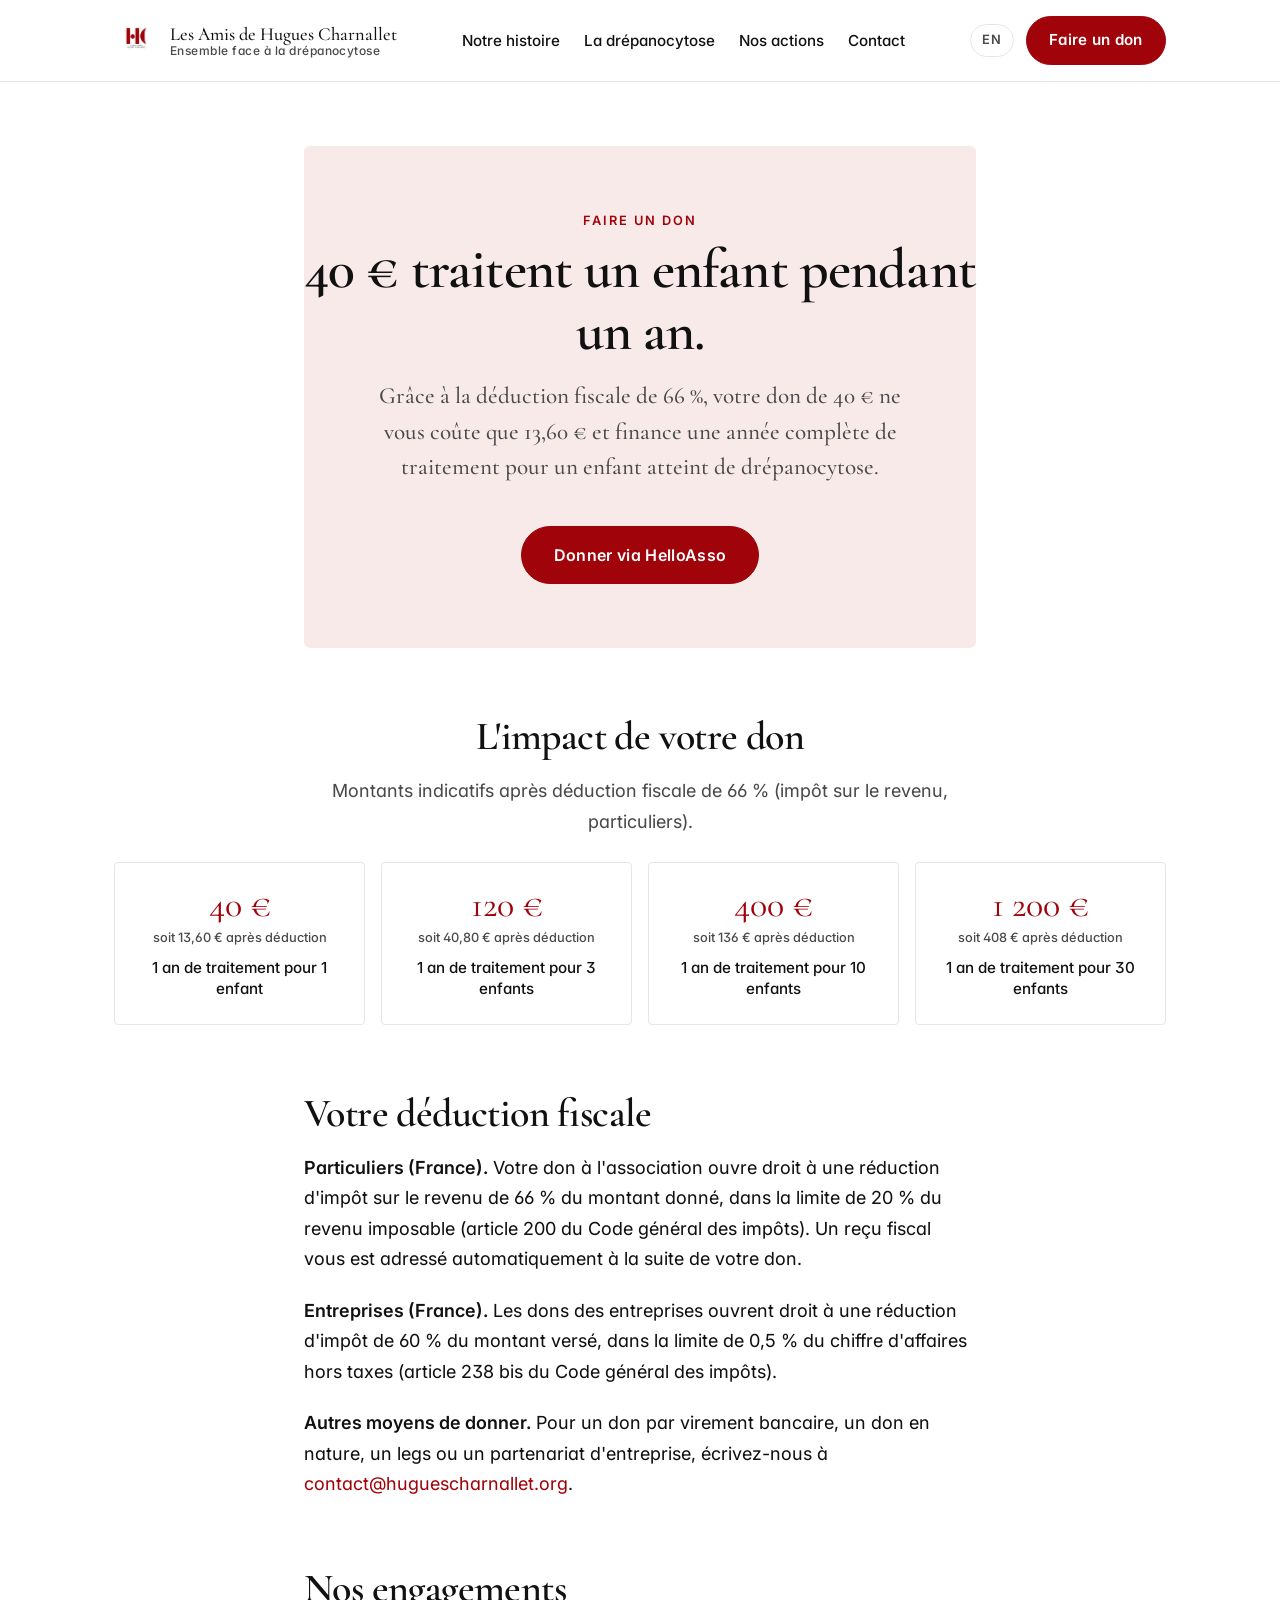
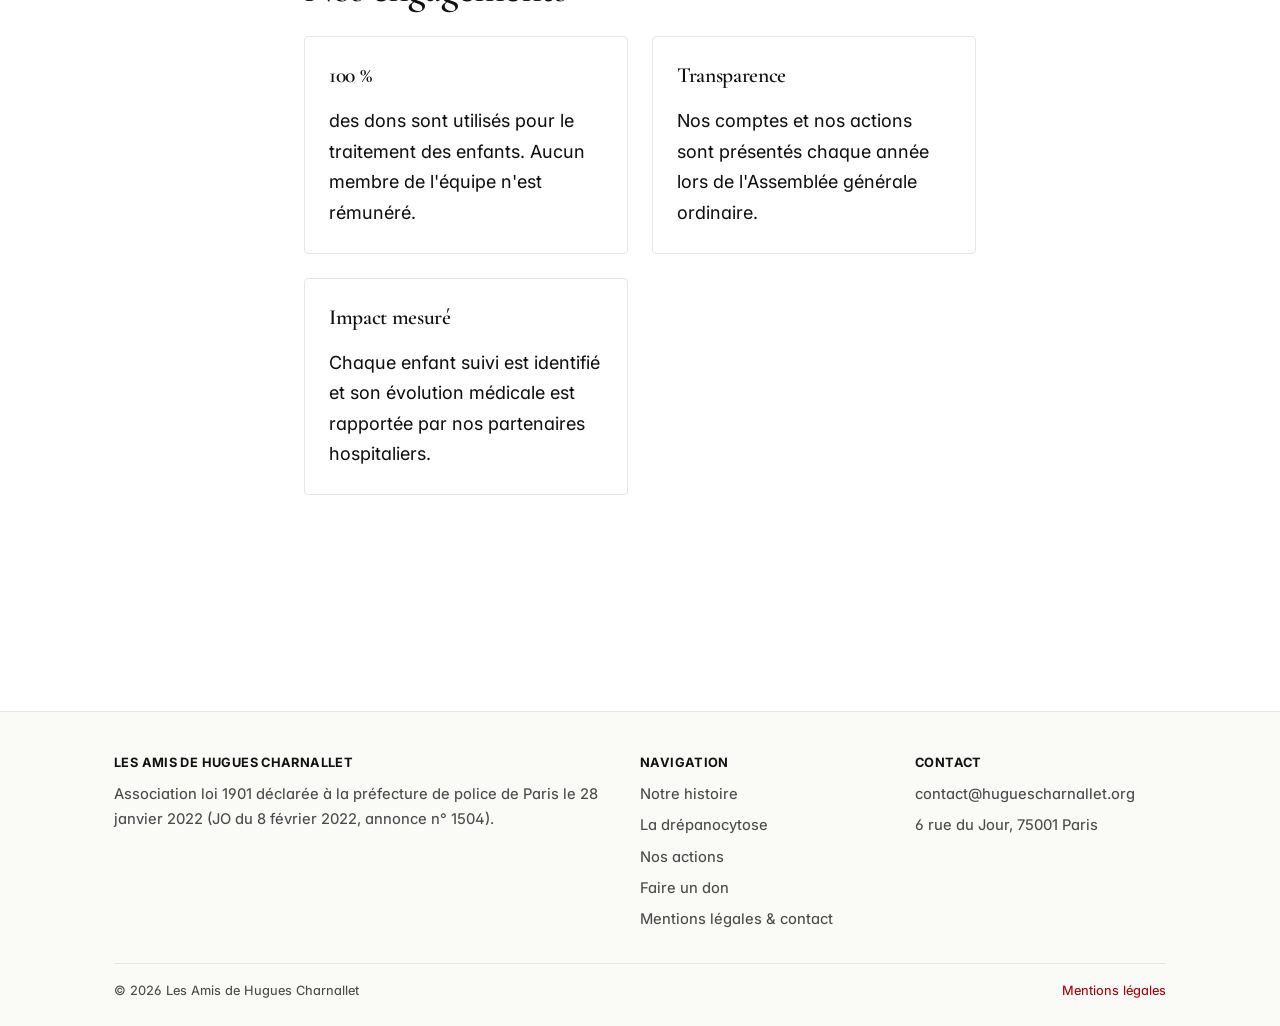
==== faire-un-don.html @ 98dbc6a5 "Site huguescharnallet.org" ====
<!doctype html>
<html lang="fr"
      data-title-fr="Faire un don — Les Amis de Hugues Charnallet"
      data-title-en="Donate — Friends of Hugues Charnallet">
<head>
  <meta charset="utf-8">
  <meta name="viewport" content="width=device-width, initial-scale=1">
  <title>Faire un don — Les Amis de Hugues Charnallet</title>
  <meta name="description" content="Faites un don pour financer le traitement d'enfants atteints de drépanocytose. 40 € par an suffisent à traiter un enfant, soit 13,60 € après déduction fiscale de 66 %.">
  <link rel="icon" type="image/jpeg" href="assets/images/logo.jpg">
  <link rel="preconnect" href="https://fonts.googleapis.com">
  <link rel="preconnect" href="https://fonts.gstatic.com" crossorigin>
  <link rel="stylesheet" href="https://fonts.googleapis.com/css2?family=Cormorant+Garamond:ital,wght@0,500;0,600;0,700;1,500&family=Inter:wght@400..700&display=swap">
  <link rel="stylesheet" href="assets/css/style.css">
</head>
<body>

<header class="site-header">
  <nav class="nav" aria-label="Navigation principale">
    <a class="brand" href="index.html">
      <img src="assets/images/logo.jpg" alt="" aria-hidden="true">
      <span class="brand-text">
        <span class="brand-name">Les Amis de Hugues Charnallet</span>
        <span class="brand-tagline">
          <span data-lang="fr">Ensemble face à la drépanocytose</span>
          <span data-lang="en">Together against sickle cell disease</span>
        </span>
      </span>
    </a>
    <button class="nav-toggle" aria-label="Menu" aria-expanded="false">
      <svg viewBox="0 0 24 24" fill="none" stroke="currentColor" stroke-width="2" stroke-linecap="round"><line x1="4" y1="7" x2="20" y2="7"/><line x1="4" y1="12" x2="20" y2="12"/><line x1="4" y1="17" x2="20" y2="17"/></svg>
    </button>
    <ul class="nav-links">
      <li><a href="notre-histoire.html"><span data-lang="fr">Notre histoire</span><span data-lang="en">Our story</span></a></li>
      <li><a href="la-drepanocytose.html"><span data-lang="fr">La drépanocytose</span><span data-lang="en">Sickle cell disease</span></a></li>
      <li><a href="nos-actions.html"><span data-lang="fr">Nos actions</span><span data-lang="en">Our work</span></a></li>
      <li><a href="mentions-legales.html"><span data-lang="fr">Contact</span><span data-lang="en">Contact</span></a></li>
    </ul>
    <div class="nav-right">
      <button class="lang-toggle" type="button" aria-label="Switch to English">EN</button>
      <a class="cta-btn" href="faire-un-don.html"><span data-lang="fr">Faire un don</span><span data-lang="en">Donate</span></a>
    </div>
  </nav>
</header>

<main>
  <section class="container container--narrow">
    <div class="donate-hero">
      <span class="eyebrow">
        <span data-lang="fr">Faire un don</span><span data-lang="en">Donate</span>
      </span>
      <h1 style="margin-top: var(--space-1);">
        <span data-lang="fr">40&nbsp;€ traitent un enfant pendant un an.</span>
        <span data-lang="en">40&nbsp;€ treats one child for a whole year.</span>
      </h1>
      <p class="lead muted" style="max-width: 560px; margin: var(--space-2) auto var(--space-4);">
        <span data-lang="fr">Grâce à la déduction fiscale de 66&nbsp;%, votre don de 40&nbsp;€ ne vous coûte que 13,60&nbsp;€ et finance une année complète de traitement pour un enfant atteint de drépanocytose.</span>
        <span data-lang="en">Thanks to the 66&nbsp;% French tax deduction, your 40&nbsp;€ gift only costs you 13.60&nbsp;€ and fully funds a year of treatment for a child with sickle cell disease.</span>
      </p>
      <a class="cta-btn cta-btn--large" href="https://www.helloasso.com/associations/les-amis-de-hugues-charnallet/formulaires/2" target="_blank" rel="noopener">
        <span data-lang="fr">Donner via HelloAsso</span>
        <span data-lang="en">Donate through HelloAsso</span>
      </a>
    </div>
  </section>

  <section class="container">
    <h2 class="center">
      <span data-lang="fr">L'impact de votre don</span>
      <span data-lang="en">Your impact</span>
    </h2>
    <p class="center muted" style="max-width: 640px; margin: 0 auto var(--space-3);">
      <span data-lang="fr">Montants indicatifs après déduction fiscale de 66&nbsp;% (impôt sur le revenu, particuliers).</span>
      <span data-lang="en">Indicative amounts after the 66&nbsp;% French income-tax deduction for individuals.</span>
    </p>
    <div class="donate-amounts">
      <div class="donate-amount">
        <div class="amount">40&nbsp;€</div>
        <div class="net">
          <span data-lang="fr">soit 13,60&nbsp;€ après déduction</span>
          <span data-lang="en">13.60&nbsp;€ after deduction</span>
        </div>
        <div class="impact">
          <span data-lang="fr">1 an de traitement pour 1 enfant</span>
          <span data-lang="en">1 year of treatment for 1 child</span>
        </div>
      </div>
      <div class="donate-amount">
        <div class="amount">120&nbsp;€</div>
        <div class="net">
          <span data-lang="fr">soit 40,80&nbsp;€ après déduction</span>
          <span data-lang="en">40.80&nbsp;€ after deduction</span>
        </div>
        <div class="impact">
          <span data-lang="fr">1 an de traitement pour 3 enfants</span>
          <span data-lang="en">1 year of treatment for 3 children</span>
        </div>
      </div>
      <div class="donate-amount">
        <div class="amount">400&nbsp;€</div>
        <div class="net">
          <span data-lang="fr">soit 136&nbsp;€ après déduction</span>
          <span data-lang="en">136&nbsp;€ after deduction</span>
        </div>
        <div class="impact">
          <span data-lang="fr">1 an de traitement pour 10 enfants</span>
          <span data-lang="en">1 year of treatment for 10 children</span>
        </div>
      </div>
      <div class="donate-amount">
        <div class="amount">1 200&nbsp;€</div>
        <div class="net">
          <span data-lang="fr">soit 408&nbsp;€ après déduction</span>
          <span data-lang="en">408&nbsp;€ after deduction</span>
        </div>
        <div class="impact">
          <span data-lang="fr">1 an de traitement pour 30 enfants</span>
          <span data-lang="en">1 year of treatment for 30 children</span>
        </div>
      </div>
    </div>
  </section>

  <section class="container container--narrow">
    <h2>
      <span data-lang="fr">Votre déduction fiscale</span>
      <span data-lang="en">Tax deduction</span>
    </h2>
    <div data-lang="fr">
      <p><strong>Particuliers (France).</strong> Votre don à l'association ouvre droit à une réduction d'impôt sur le revenu de 66&nbsp;% du montant donné, dans la limite de 20&nbsp;% du revenu imposable (article 200 du Code général des impôts). Un reçu fiscal vous est adressé automatiquement à la suite de votre don.</p>
      <p><strong>Entreprises (France).</strong> Les dons des entreprises ouvrent droit à une réduction d'impôt de 60&nbsp;% du montant versé, dans la limite de 0,5&nbsp;% du chiffre d'affaires hors taxes (article 238 bis du Code général des impôts).</p>
      <p><strong>Autres moyens de donner.</strong> Pour un don par virement bancaire, un don en nature, un legs ou un partenariat d'entreprise, écrivez-nous à <a href="mailto:contact@huguescharnallet.org">contact@huguescharnallet.org</a>.</p>
    </div>
    <div data-lang="en">
      <p><strong>Individuals (France).</strong> Your donation entitles you to a 66&nbsp;% income-tax reduction, up to 20&nbsp;% of taxable income (article 200, French General Tax Code). A tax receipt is sent to you automatically after your donation.</p>
      <p><strong>Companies (France).</strong> Corporate donations entitle the donor to a 60&nbsp;% tax reduction, up to 0.5&nbsp;% of revenue excluding tax (article 238 bis, French General Tax Code).</p>
      <p><strong>Other ways to give.</strong> For a bank transfer, an in-kind gift, a legacy or a corporate partnership, write to <a href="mailto:contact@huguescharnallet.org">contact@huguescharnallet.org</a>.</p>
    </div>
  </section>

  <section class="container container--narrow">
    <h2>
      <span data-lang="fr">Nos engagements</span>
      <span data-lang="en">Our commitments</span>
    </h2>
    <div class="cards">
      <article class="card">
        <h3>100&nbsp;%</h3>
        <p>
          <span data-lang="fr">des dons sont utilisés pour le traitement des enfants. Aucun membre de l'équipe n'est rémunéré.</span>
          <span data-lang="en">of donations go to treating the children. No one on the team is paid.</span>
        </p>
      </article>
      <article class="card">
        <h3>
          <span data-lang="fr">Transparence</span>
          <span data-lang="en">Transparency</span>
        </h3>
        <p>
          <span data-lang="fr">Nos comptes et nos actions sont présentés chaque année lors de l'Assemblée générale ordinaire.</span>
          <span data-lang="en">Our accounts and activities are presented each year at the Annual General Meeting.</span>
        </p>
      </article>
      <article class="card">
        <h3>
          <span data-lang="fr">Impact mesuré</span>
          <span data-lang="en">Measured impact</span>
        </h3>
        <p>
          <span data-lang="fr">Chaque enfant suivi est identifié et son évolution médicale est rapportée par nos partenaires hospitaliers.</span>
          <span data-lang="en">Each child is individually tracked and their medical progress is reported by our hospital partners.</span>
        </p>
      </article>
    </div>
  </section>
</main>

<footer class="site-footer">
  <div class="container">
    <div class="footer-grid">
      <div>
        <h4>Les Amis de Hugues Charnallet</h4>
        <p class="muted">
          <span data-lang="fr">Association loi 1901 déclarée à la préfecture de police de Paris le 28 janvier 2022 (JO du 8 février 2022, annonce n° 1504).</span>
          <span data-lang="en">Non-profit association under the French law of 1901, registered at the Paris Prefecture on 28 January 2022 (JO of 8 February 2022, notice n° 1504).</span>
        </p>
      </div>
      <div>
        <h4><span data-lang="fr">Navigation</span><span data-lang="en">Navigation</span></h4>
        <ul>
          <li><a href="notre-histoire.html"><span data-lang="fr">Notre histoire</span><span data-lang="en">Our story</span></a></li>
          <li><a href="la-drepanocytose.html"><span data-lang="fr">La drépanocytose</span><span data-lang="en">Sickle cell disease</span></a></li>
          <li><a href="nos-actions.html"><span data-lang="fr">Nos actions</span><span data-lang="en">Our work</span></a></li>
          <li><a href="faire-un-don.html"><span data-lang="fr">Faire un don</span><span data-lang="en">Donate</span></a></li>
          <li><a href="mentions-legales.html"><span data-lang="fr">Mentions légales &amp; contact</span><span data-lang="en">Legal &amp; contact</span></a></li>
        </ul>
      </div>
      <div>
        <h4>Contact</h4>
        <ul>
          <li><a href="mailto:contact@huguescharnallet.org">contact@huguescharnallet.org</a></li>
          <li class="muted">6 rue du Jour, 75001 Paris</li>
        </ul>
      </div>
    </div>
    <div class="footer-bottom">
      <span>© <span data-year>2026</span> Les Amis de Hugues Charnallet</span>
      <span><a href="mentions-legales.html"><span data-lang="fr">Mentions légales</span><span data-lang="en">Legal notice</span></a></span>
    </div>
  </div>
</footer>

<script src="assets/js/main.js"></script>
</body>
</html>
---- assets/css/style.css ----
/* =========================================================
   Association Les Amis de Hugues Charnallet
   Minimal, elegant stylesheet
   Brand red sampled from logo: #A0030A
   ========================================================= */

:root {
  --red: #A0030A;
  --red-dark: #7a0208;
  --red-soft: #f9eaea;
  --ink: #111111;
  --ink-muted: #4a4a4a;
  --line: #e6e6e6;
  --bg: #ffffff;
  --bg-soft: #fafaf7;
  --max: 1100px;
  --max-narrow: 720px;

  --serif: "Cormorant Garamond", "EB Garamond", Georgia, "Times New Roman", serif;
  --sans: "Inter", -apple-system, BlinkMacSystemFont, "Segoe UI", Helvetica, Arial, sans-serif;

  --space-1: 0.5rem;
  --space-2: 1rem;
  --space-3: 1.5rem;
  --space-4: 2.5rem;
  --space-5: 4rem;
  --space-6: 6rem;
}

/* --- Reset --- */
*, *::before, *::after { box-sizing: border-box; }
html { scroll-behavior: smooth; -webkit-text-size-adjust: 100%; }
body {
  margin: 0;
  font-family: var(--sans);
  font-size: 18px;
  font-weight: 420;
  line-height: 1.7;
  color: var(--ink);
  background: var(--bg);
  -webkit-font-smoothing: antialiased;
  -moz-osx-font-smoothing: grayscale;
  text-rendering: optimizeLegibility;
  font-feature-settings: "kern", "liga", "calt", "ss01", "cv11";
}
img { max-width: 100%; height: auto; display: block; }
a { color: var(--red); text-decoration: none; }
a:hover { text-decoration: underline; }
button { font: inherit; cursor: pointer; }

/* --- Typography --- */
h1, h2, h3, h4 {
  font-family: var(--serif);
  font-weight: 600;
  color: var(--ink);
  letter-spacing: -0.015em;
  margin: 0 0 var(--space-2);
}
h1 { font-size: clamp(2.25rem, 5vw, 3.5rem); line-height: 1.1; font-weight: 600; }
h2 { font-size: clamp(1.75rem, 3.5vw, 2.5rem); line-height: 1.2; margin-top: var(--space-5); font-weight: 600; }
h3 { font-size: 1.35rem; line-height: 1.35; margin-top: var(--space-3); font-weight: 600; }
h4 { font-size: 1.05rem; font-family: var(--sans); font-weight: 700; letter-spacing: 0.03em; text-transform: uppercase; color: var(--ink); }

p { margin: 0 0 1.15em; }
strong { font-weight: 600; color: var(--ink); }

.lead {
  font-family: var(--serif);
  font-size: 1.45rem;
  line-height: 1.55;
  font-weight: 500;
  color: var(--ink);
  margin-bottom: var(--space-3);
}
.eyebrow {
  font-size: 0.8rem;
  font-weight: 600;
  letter-spacing: 0.15em;
  text-transform: uppercase;
  color: var(--red);
  margin-bottom: var(--space-1);
  display: block;
}

/* --- Layout --- */
.container { max-width: var(--max); margin: 0 auto; padding: 0 var(--space-3); }
.container--narrow { max-width: var(--max-narrow); }
main { padding: var(--space-5) 0 var(--space-6); }
section + section { margin-top: var(--space-5); }

/* --- Header / Nav --- */
.site-header {
  position: sticky;
  top: 0;
  background: rgba(255, 255, 255, 0.96);
  backdrop-filter: saturate(180%) blur(10px);
  -webkit-backdrop-filter: saturate(180%) blur(10px);
  border-bottom: 1px solid var(--line);
  z-index: 50;
}
.nav {
  display: flex;
  align-items: center;
  justify-content: space-between;
  padding: var(--space-2) var(--space-3);
  max-width: var(--max);
  margin: 0 auto;
  gap: var(--space-3);
}
.brand {
  display: flex;
  align-items: center;
  gap: 0.75rem;
  color: var(--ink);
}
.brand:hover { text-decoration: none; }
.brand img { width: 44px; height: 44px; object-fit: contain; }
.brand-text { display: flex; flex-direction: column; line-height: 1.1; }
.brand-name {
  font-family: var(--serif);
  font-size: 1.15rem;
  font-weight: 500;
  color: var(--ink);
}
.brand-tagline {
  font-size: 0.75rem;
  font-weight: 500;
  color: var(--ink-muted);
  letter-spacing: 0.04em;
}

.nav-links {
  display: flex;
  gap: var(--space-3);
  align-items: center;
  list-style: none;
  margin: 0; padding: 0;
}
.nav-links a {
  color: var(--ink);
  font-size: 0.95rem;
  font-weight: 500;
  padding: 0.25rem 0;
  position: relative;
}
.nav-links a:hover { color: var(--red); text-decoration: none; }
.nav-links a.active { color: var(--red); }
.nav-links a.active::after {
  content: "";
  position: absolute;
  left: 0; right: 0; bottom: -4px;
  height: 1px;
  background: var(--red);
}

.nav-right { display: flex; align-items: center; gap: 0.75rem; }
.lang-toggle {
  background: transparent;
  border: 1px solid var(--line);
  border-radius: 999px;
  padding: 0.3rem 0.7rem;
  font-size: 0.8rem;
  font-weight: 600;
  letter-spacing: 0.05em;
  color: var(--ink-muted);
}
.lang-toggle:hover { border-color: var(--red); color: var(--red); }

.cta-btn {
  display: inline-block;
  background: var(--red);
  color: #fff;
  padding: 0.65rem 1.4rem;
  border-radius: 999px;
  font-weight: 600;
  font-size: 0.95rem;
  letter-spacing: 0.02em;
  border: 1px solid var(--red);
  transition: background 0.15s, transform 0.1s;
}
.cta-btn:hover { background: var(--red-dark); color: #fff; text-decoration: none; }
.cta-btn:active { transform: translateY(1px); }
.cta-btn--ghost {
  background: transparent;
  color: var(--red);
}
.cta-btn--ghost:hover { background: var(--red-soft); color: var(--red); }
.cta-btn--large { padding: 0.9rem 2rem; font-size: 1rem; }

/* --- Mobile nav --- */
.nav-toggle {
  display: none;
  background: none;
  border: 0;
  padding: 0.5rem;
  color: var(--ink);
}
.nav-toggle svg { width: 24px; height: 24px; }

@media (max-width: 820px) {
  .nav-toggle { display: block; }
  .nav-links {
    position: absolute;
    top: 100%; left: 0; right: 0;
    flex-direction: column;
    background: #fff;
    border-bottom: 1px solid var(--line);
    padding: var(--space-2) var(--space-3);
    gap: var(--space-2);
    display: none;
    align-items: flex-start;
  }
  .nav-links.open { display: flex; }
  .nav-right .cta-btn { display: none; }
}

/* --- Hero --- */
.hero {
  padding: var(--space-6) 0 var(--space-5);
  text-align: center;
  max-width: 820px;
  margin: 0 auto;
}
.hero h1 { margin-bottom: var(--space-3); }
.hero .lead { max-width: 640px; margin: 0 auto var(--space-4); color: var(--ink-muted); }
.hero-cta { display: inline-flex; gap: var(--space-2); flex-wrap: wrap; justify-content: center; }

/* --- Stats row --- */
.stats {
  display: grid;
  grid-template-columns: repeat(auto-fit, minmax(180px, 1fr));
  gap: var(--space-3);
  padding: var(--space-4) 0;
  margin-top: var(--space-4);
  border-top: 1px solid var(--line);
  border-bottom: 1px solid var(--line);
}
.stat { text-align: center; padding: var(--space-2); }
.stat-value {
  font-family: var(--serif);
  font-size: 2.75rem;
  color: var(--red);
  line-height: 1;
  display: block;
  margin-bottom: 0.25rem;
}
.stat-label {
  font-size: 0.9rem;
  font-weight: 500;
  color: var(--ink-muted);
  letter-spacing: 0.02em;
}

/* --- Two-col --- */
.two-col {
  display: grid;
  grid-template-columns: 1fr 1fr;
  gap: var(--space-4);
  align-items: center;
}
.two-col--narrow { grid-template-columns: 1.3fr 1fr; }
@media (max-width: 820px) {
  .two-col, .two-col--narrow { grid-template-columns: 1fr; }
}

/* --- Cards --- */
.cards {
  display: grid;
  grid-template-columns: repeat(auto-fit, minmax(240px, 1fr));
  gap: var(--space-3);
  margin: var(--space-3) 0;
}
.card {
  padding: var(--space-3);
  border: 1px solid var(--line);
  border-radius: 4px;
  background: var(--bg);
}
.card h3 { margin-top: 0; }
.card p:last-child { margin-bottom: 0; }

/* --- Pullquote --- */
.pullquote {
  font-family: var(--serif);
  font-size: 1.6rem;
  font-weight: 500;
  line-height: 1.45;
  color: var(--ink);
  border-left: 3px solid var(--red);
  padding: 0.5rem 0 0.5rem 1.5rem;
  margin: var(--space-4) 0;
  font-style: italic;
}
.pullquote cite {
  display: block;
  font-family: var(--sans);
  font-size: 0.9rem;
  font-style: normal;
  color: var(--ink-muted);
  margin-top: 0.75rem;
  letter-spacing: 0.05em;
}

/* --- Page header (for inner pages) --- */
.page-header {
  padding: var(--space-5) 0 var(--space-4);
  border-bottom: 1px solid var(--line);
  text-align: center;
}
.page-header .lead {
  max-width: 640px;
  margin: var(--space-2) auto 0;
  color: var(--ink-muted);
}

/* --- Gallery --- */
.gallery {
  display: grid;
  grid-template-columns: repeat(auto-fill, minmax(180px, 1fr));
  gap: 6px;
  margin: var(--space-3) 0;
}
.gallery figure {
  margin: 0;
  position: relative;
  aspect-ratio: 3 / 4;
  overflow: hidden;
  background: var(--bg-soft);
}
.gallery img {
  width: 100%; height: 100%;
  object-fit: cover;
  transition: transform 0.4s ease;
}
.gallery figure:hover img { transform: scale(1.03); }
.gallery-placeholder {
  display: flex; align-items: center; justify-content: center;
  color: var(--ink-muted);
  font-size: 0.85rem;
  text-align: center;
  padding: 1rem;
  border: 1px dashed var(--line);
}

/* --- Partners --- */
.partners {
  display: grid;
  grid-template-columns: repeat(auto-fit, minmax(220px, 1fr));
  gap: var(--space-3);
}
.partner {
  padding: var(--space-3);
  border: 1px solid var(--line);
  border-radius: 4px;
  text-align: center;
}
.partner .country {
  font-size: 0.75rem;
  font-weight: 600;
  letter-spacing: 0.15em;
  text-transform: uppercase;
  color: var(--red);
  margin-bottom: 0.5rem;
}
.partner .name {
  font-family: var(--serif);
  font-size: 1.2rem;
  margin-bottom: 0.25rem;
}
.partner .city {
  font-size: 0.9rem;
  color: var(--ink-muted);
}

/* --- Team grid --- */
.team {
  display: grid;
  grid-template-columns: repeat(auto-fit, minmax(200px, 1fr));
  gap: var(--space-3);
  margin: var(--space-3) 0;
}
.team-member {
  text-align: center;
}
.team-member .avatar {
  width: 120px;
  height: 120px;
  border-radius: 50%;
  overflow: hidden;
  margin: 0 auto var(--space-1);
  background: var(--bg-soft);
  display: flex; align-items: center; justify-content: center;
  color: var(--ink-muted);
  font-family: var(--serif);
  font-size: 2rem;
}
.team-member .avatar img {
  width: 100%; height: 100%; object-fit: cover;
}
.team-member .name {
  font-family: var(--serif);
  font-size: 1.15rem;
  font-weight: 500;
  margin-bottom: 0.15rem;
}
.team-member .role {
  font-size: 0.9rem;
  font-weight: 500;
  color: var(--ink-muted);
  letter-spacing: 0.02em;
}

/* --- Donation page --- */
.donate-hero {
  background: var(--red-soft);
  padding: var(--space-5) 0;
  text-align: center;
  border-radius: 6px;
  margin-bottom: var(--space-4);
}
.donate-amounts {
  display: grid;
  grid-template-columns: repeat(auto-fit, minmax(140px, 1fr));
  gap: var(--space-2);
  margin: var(--space-3) 0;
}
.donate-amount {
  border: 1px solid var(--line);
  border-radius: 4px;
  padding: var(--space-3) var(--space-2);
  text-align: center;
}
.donate-amount .amount {
  font-family: var(--serif);
  font-size: 2.25rem;
  color: var(--red);
  line-height: 1;
}
.donate-amount .net {
  font-size: 0.8rem;
  font-weight: 500;
  color: var(--ink-muted);
  margin-top: 0.3rem;
}
.donate-amount .impact {
  margin-top: var(--space-1);
  font-size: 0.95rem;
  font-weight: 500;
  color: var(--ink);
  line-height: 1.4;
}

/* --- Footer --- */
.site-footer {
  background: var(--bg-soft);
  padding: var(--space-4) 0 var(--space-3);
  border-top: 1px solid var(--line);
  font-size: 0.92rem;
  font-weight: 450;
  color: var(--ink-muted);
  margin-top: var(--space-6);
}
.footer-grid {
  display: grid;
  grid-template-columns: 2fr 1fr 1fr;
  gap: var(--space-3);
}
@media (max-width: 820px) { .footer-grid { grid-template-columns: 1fr; } }
.footer-grid h4 {
  color: var(--ink);
  margin-bottom: var(--space-1);
  font-size: 0.8rem;
}
.footer-grid ul { list-style: none; padding: 0; margin: 0; }
.footer-grid li { margin-bottom: 0.4rem; }
.footer-grid a { color: var(--ink-muted); }
.footer-grid a:hover { color: var(--red); }
.footer-bottom {
  margin-top: var(--space-3);
  padding-top: var(--space-2);
  border-top: 1px solid var(--line);
  display: flex;
  justify-content: space-between;
  gap: var(--space-2);
  flex-wrap: wrap;
  font-size: 0.8rem;
}

/* --- Utility --- */
.center { text-align: center; }
.muted { color: var(--ink-muted); }
.divider { height: 1px; background: var(--line); margin: var(--space-4) 0; }

/* Hide language-inactive nodes */
[data-lang]:not(.visible) { display: none; }

/* Focus */
:focus-visible {
  outline: 2px solid var(--red);
  outline-offset: 2px;
  border-radius: 2px;
}
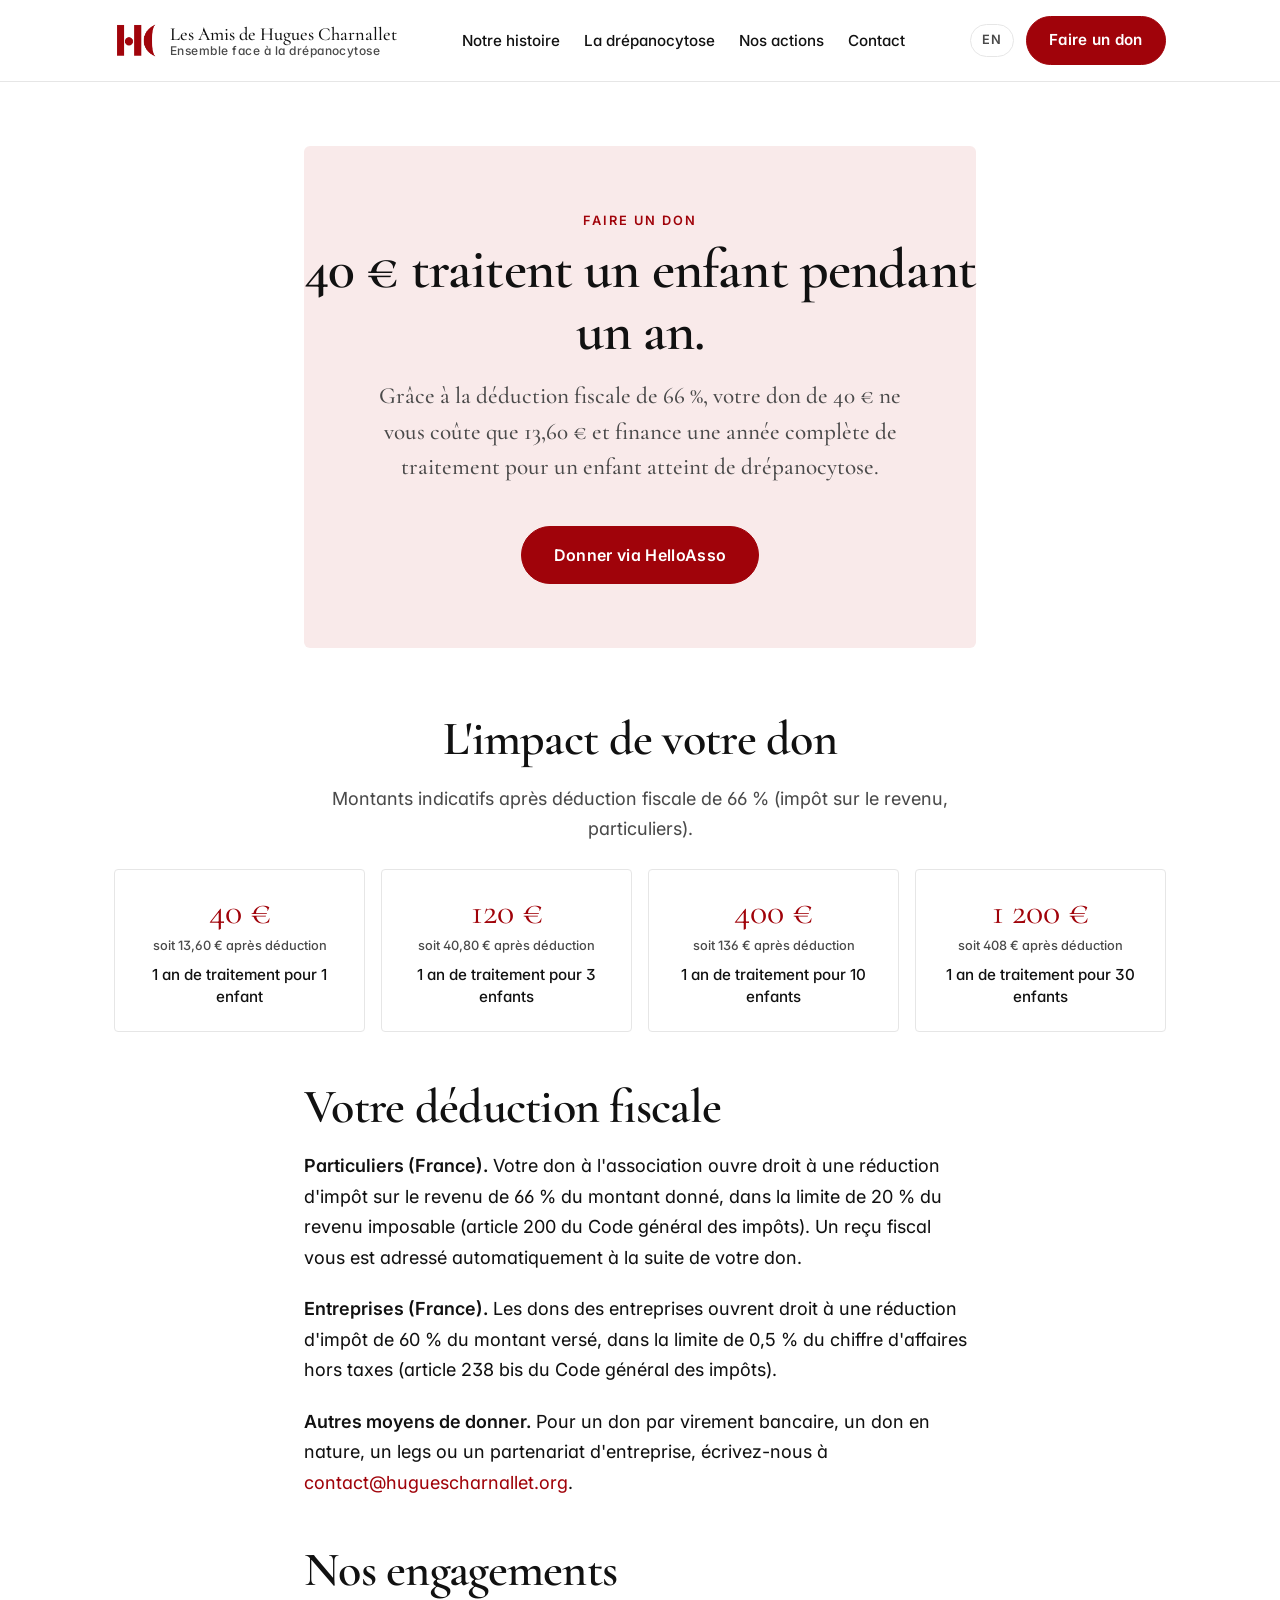
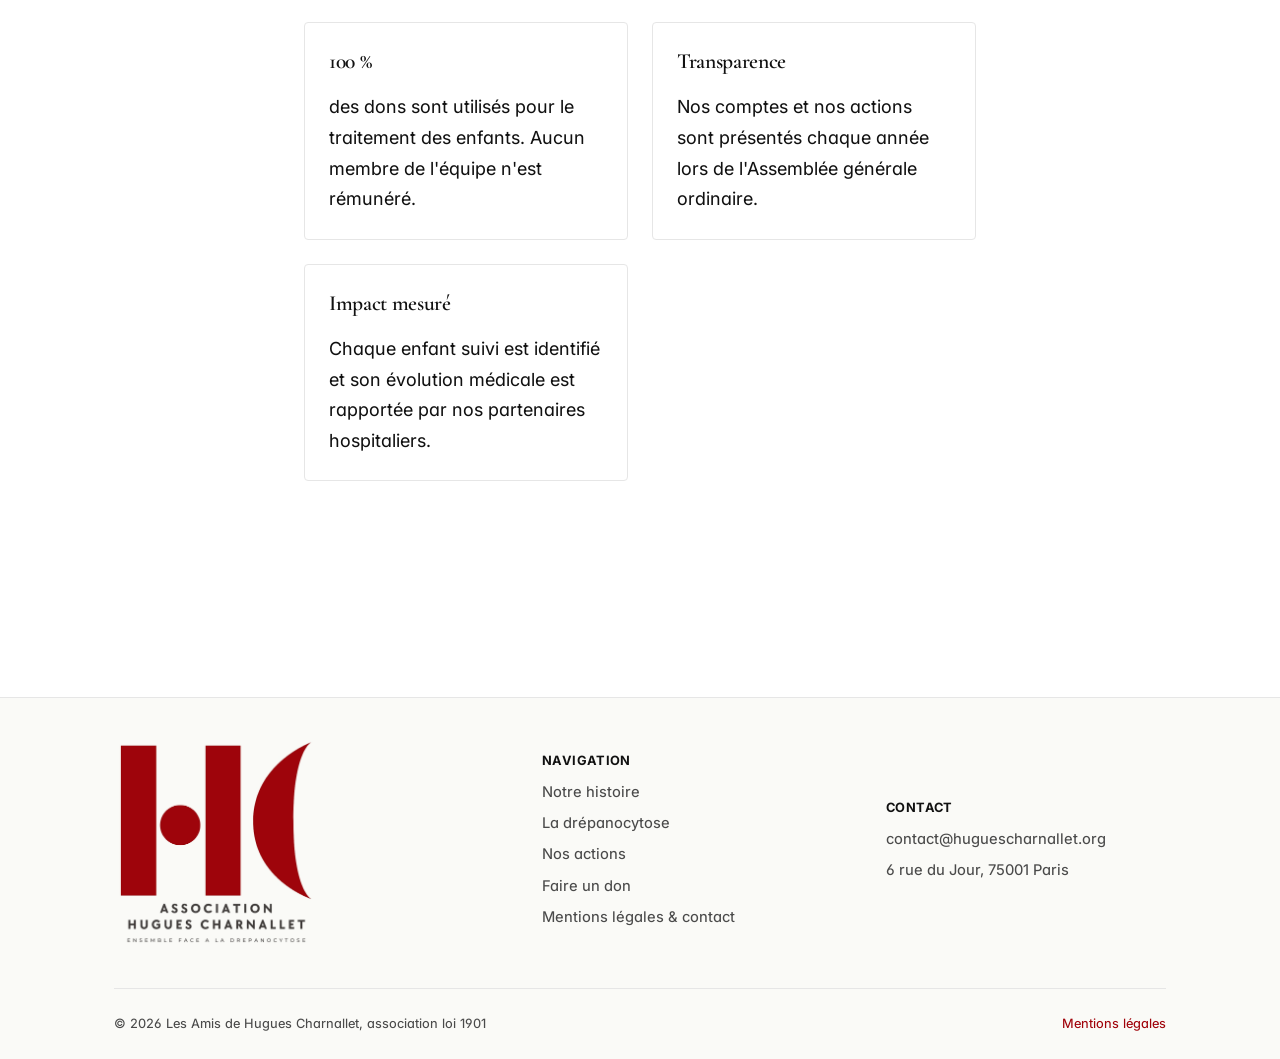
==== commit 09472392: "Refonte contenu et mise en page : chiffres d'impact, modèle 100% dons, footer logo - Hero/stats : 30" ====
--- a/faire-un-don.html
+++ b/faire-un-don.html
@@ -7,7 +7,7 @@
   <meta name="viewport" content="width=device-width, initial-scale=1">
   <title>Faire un don — Les Amis de Hugues Charnallet</title>
   <meta name="description" content="Faites un don pour financer le traitement d'enfants atteints de drépanocytose. 40 € par an suffisent à traiter un enfant, soit 13,60 € après déduction fiscale de 66 %.">
-  <link rel="icon" type="image/jpeg" href="assets/images/logo.jpg">
+  <link rel="icon" type="image/png" href="assets/images/logo-mark.png">
   <link rel="preconnect" href="https://fonts.googleapis.com">
   <link rel="preconnect" href="https://fonts.gstatic.com" crossorigin>
   <link rel="stylesheet" href="https://fonts.googleapis.com/css2?family=Cormorant+Garamond:ital,wght@0,500;0,600;0,700;1,500&family=Inter:wght@400..700&display=swap">
@@ -18,7 +18,7 @@
 <header class="site-header">
   <nav class="nav" aria-label="Navigation principale">
     <a class="brand" href="index.html">
-      <img src="assets/images/logo.jpg" alt="" aria-hidden="true">
+      <img src="assets/images/logo-mark.png" alt="" aria-hidden="true">
       <span class="brand-text">
         <span class="brand-name">Les Amis de Hugues Charnallet</span>
         <span class="brand-tagline">
@@ -178,12 +178,8 @@
 <footer class="site-footer">
   <div class="container">
     <div class="footer-grid">
-      <div>
-        <h4>Les Amis de Hugues Charnallet</h4>
-        <p class="muted">
-          <span data-lang="fr">Association loi 1901 déclarée à la préfecture de police de Paris le 28 janvier 2022 (JO du 8 février 2022, annonce n° 1504).</span>
-          <span data-lang="en">Non-profit association under the French law of 1901, registered at the Paris Prefecture on 28 January 2022 (JO of 8 February 2022, notice n° 1504).</span>
-        </p>
+      <div class="footer-brand">
+        <img class="footer-logo" src="assets/images/logo-complet.png" alt="Association Les Amis de Hugues Charnallet — Ensemble face à la drépanocytose">
       </div>
       <div>
         <h4><span data-lang="fr">Navigation</span><span data-lang="en">Navigation</span></h4>
@@ -204,7 +200,7 @@
       </div>
     </div>
     <div class="footer-bottom">
-      <span>© <span data-year>2026</span> Les Amis de Hugues Charnallet</span>
+      <span>© <span data-year>2026</span> Les Amis de Hugues Charnallet<span data-lang="fr">, association loi 1901</span><span data-lang="en">, French non-profit (loi 1901)</span></span>
       <span><a href="mentions-legales.html"><span data-lang="fr">Mentions légales</span><span data-lang="en">Legal notice</span></a></span>
     </div>
   </div>
--- a/assets/css/style.css
+++ b/assets/css/style.css
@@ -57,7 +57,8 @@
   margin: 0 0 var(--space-2);
 }
 h1 { font-size: clamp(2.25rem, 5vw, 3.5rem); line-height: 1.1; font-weight: 600; }
-h2 { font-size: clamp(1.75rem, 3.5vw, 2.5rem); line-height: 1.2; margin-top: var(--space-5); font-weight: 600; }
+h2 { font-size: clamp(2rem, 4.4vw, 3rem); line-height: 1.15; margin-top: var(--space-3); font-weight: 600; }
+.eyebrow + h2 { margin-top: 0.25rem; }
 h3 { font-size: 1.35rem; line-height: 1.35; margin-top: var(--space-3); font-weight: 600; }
 h4 { font-size: 1.05rem; font-family: var(--sans); font-weight: 700; letter-spacing: 0.03em; text-transform: uppercase; color: var(--ink); }
 
@@ -86,7 +87,15 @@
 .container { max-width: var(--max); margin: 0 auto; padding: 0 var(--space-3); }
 .container--narrow { max-width: var(--max-narrow); }
 main { padding: var(--space-5) 0 var(--space-6); }
-section + section { margin-top: var(--space-5); }
+section { display: flow-root; }
+section + section { margin-top: 5rem; }
+
+/* Give red eyebrow titles extra breathing room at the top of a section */
+.eyebrow { margin-top: 3rem; }
+.hero .eyebrow,
+.page-header .eyebrow,
+.donate-hero .eyebrow,
+.legal-details .eyebrow { margin-top: 0; }
 
 /* --- Header / Nav --- */
 .site-header {
@@ -230,26 +239,28 @@
   display: grid;
   grid-template-columns: repeat(auto-fit, minmax(180px, 1fr));
   gap: var(--space-3);
-  padding: var(--space-4) 0;
-  margin-top: var(--space-4);
+  padding: var(--space-3) 0;
+  margin-top: var(--space-3);
   border-top: 1px solid var(--line);
   border-bottom: 1px solid var(--line);
 }
 .stat { text-align: center; padding: var(--space-2); }
 .stat-value {
   font-family: var(--serif);
-  font-size: 2.75rem;
+  font-size: clamp(3rem, 5.5vw, 4.25rem);
   color: var(--red);
   line-height: 1;
   display: block;
-  margin-bottom: 0.25rem;
+  margin-bottom: 0.5rem;
 }
 .stat-label {
-  font-size: 0.9rem;
+  font-size: 0.95rem;
   font-weight: 500;
   color: var(--ink-muted);
   letter-spacing: 0.02em;
-}
+  line-height: 1.4;
+}
+.stat-label-sub { font-size: 0.85rem; }
 
 /* --- Two-col --- */
 .two-col {
@@ -278,6 +289,11 @@
 }
 .card h3 { margin-top: 0; }
 .card p:last-child { margin-bottom: 0; }
+.card-link {
+  margin-top: var(--space-2);
+  font-size: 0.9rem;
+  font-weight: 600;
+}
 
 /* --- Pullquote --- */
 .pullquote {
@@ -347,6 +363,14 @@
   display: grid;
   grid-template-columns: repeat(auto-fit, minmax(220px, 1fr));
   gap: var(--space-3);
+}
+.partners--two {
+  grid-template-columns: repeat(2, minmax(0, 1fr));
+  max-width: 820px;
+  margin: 0 auto;
+}
+@media (max-width: 640px) {
+  .partners--two { grid-template-columns: 1fr; }
 }
 .partner {
   padding: var(--space-3);
@@ -375,9 +399,16 @@
 /* --- Team grid --- */
 .team {
   display: grid;
-  grid-template-columns: repeat(auto-fit, minmax(200px, 1fr));
-  gap: var(--space-3);
-  margin: var(--space-3) 0;
+  grid-template-columns: repeat(3, minmax(0, 1fr));
+  gap: var(--space-4) var(--space-3);
+  margin: var(--space-3) auto 0;
+  max-width: 780px;
+}
+@media (max-width: 720px) {
+  .team { grid-template-columns: repeat(2, minmax(0, 1fr)); }
+}
+@media (max-width: 460px) {
+  .team { grid-template-columns: 1fr; }
 }
 .team-member {
   text-align: center;
@@ -462,10 +493,19 @@
 }
 .footer-grid {
   display: grid;
-  grid-template-columns: 2fr 1fr 1fr;
-  gap: var(--space-3);
-}
-@media (max-width: 820px) { .footer-grid { grid-template-columns: 1fr; } }
+  grid-template-columns: minmax(260px, 1.3fr) 1fr 1fr;
+  gap: var(--space-5);
+  align-items: center;
+}
+@media (max-width: 820px) { .footer-grid { grid-template-columns: 1fr; gap: var(--space-3); align-items: start; } }
+
+.footer-brand { display: flex; align-items: center; }
+.footer-brand .footer-logo {
+  height: 210px;
+  width: auto;
+  max-width: 100%;
+  mix-blend-mode: multiply;
+}
 .footer-grid h4 {
   color: var(--ink);
   margin-bottom: var(--space-1);
@@ -476,8 +516,8 @@
 .footer-grid a { color: var(--ink-muted); }
 .footer-grid a:hover { color: var(--red); }
 .footer-bottom {
-  margin-top: var(--space-3);
-  padding-top: var(--space-2);
+  margin-top: var(--space-4);
+  padding-top: var(--space-3);
   border-top: 1px solid var(--line);
   display: flex;
   justify-content: space-between;
@@ -491,6 +531,24 @@
 .muted { color: var(--ink-muted); }
 .divider { height: 1px; background: var(--line); margin: var(--space-4) 0; }
 
+/* --- Legal details (mentions légales — de-emphasized) --- */
+.legal-details {
+  font-size: 0.85rem;
+  line-height: 1.6;
+  color: var(--ink-muted);
+}
+.legal-details h3 {
+  font-size: 1rem;
+  font-family: var(--sans);
+  font-weight: 700;
+  letter-spacing: 0.03em;
+  text-transform: uppercase;
+  color: var(--ink);
+  margin-top: var(--space-3);
+}
+.legal-details strong { color: var(--ink); font-weight: 600; }
+.legal-details .eyebrow { margin-bottom: var(--space-2); }
+
 /* Hide language-inactive nodes */
 [data-lang]:not(.visible) { display: none; }
 
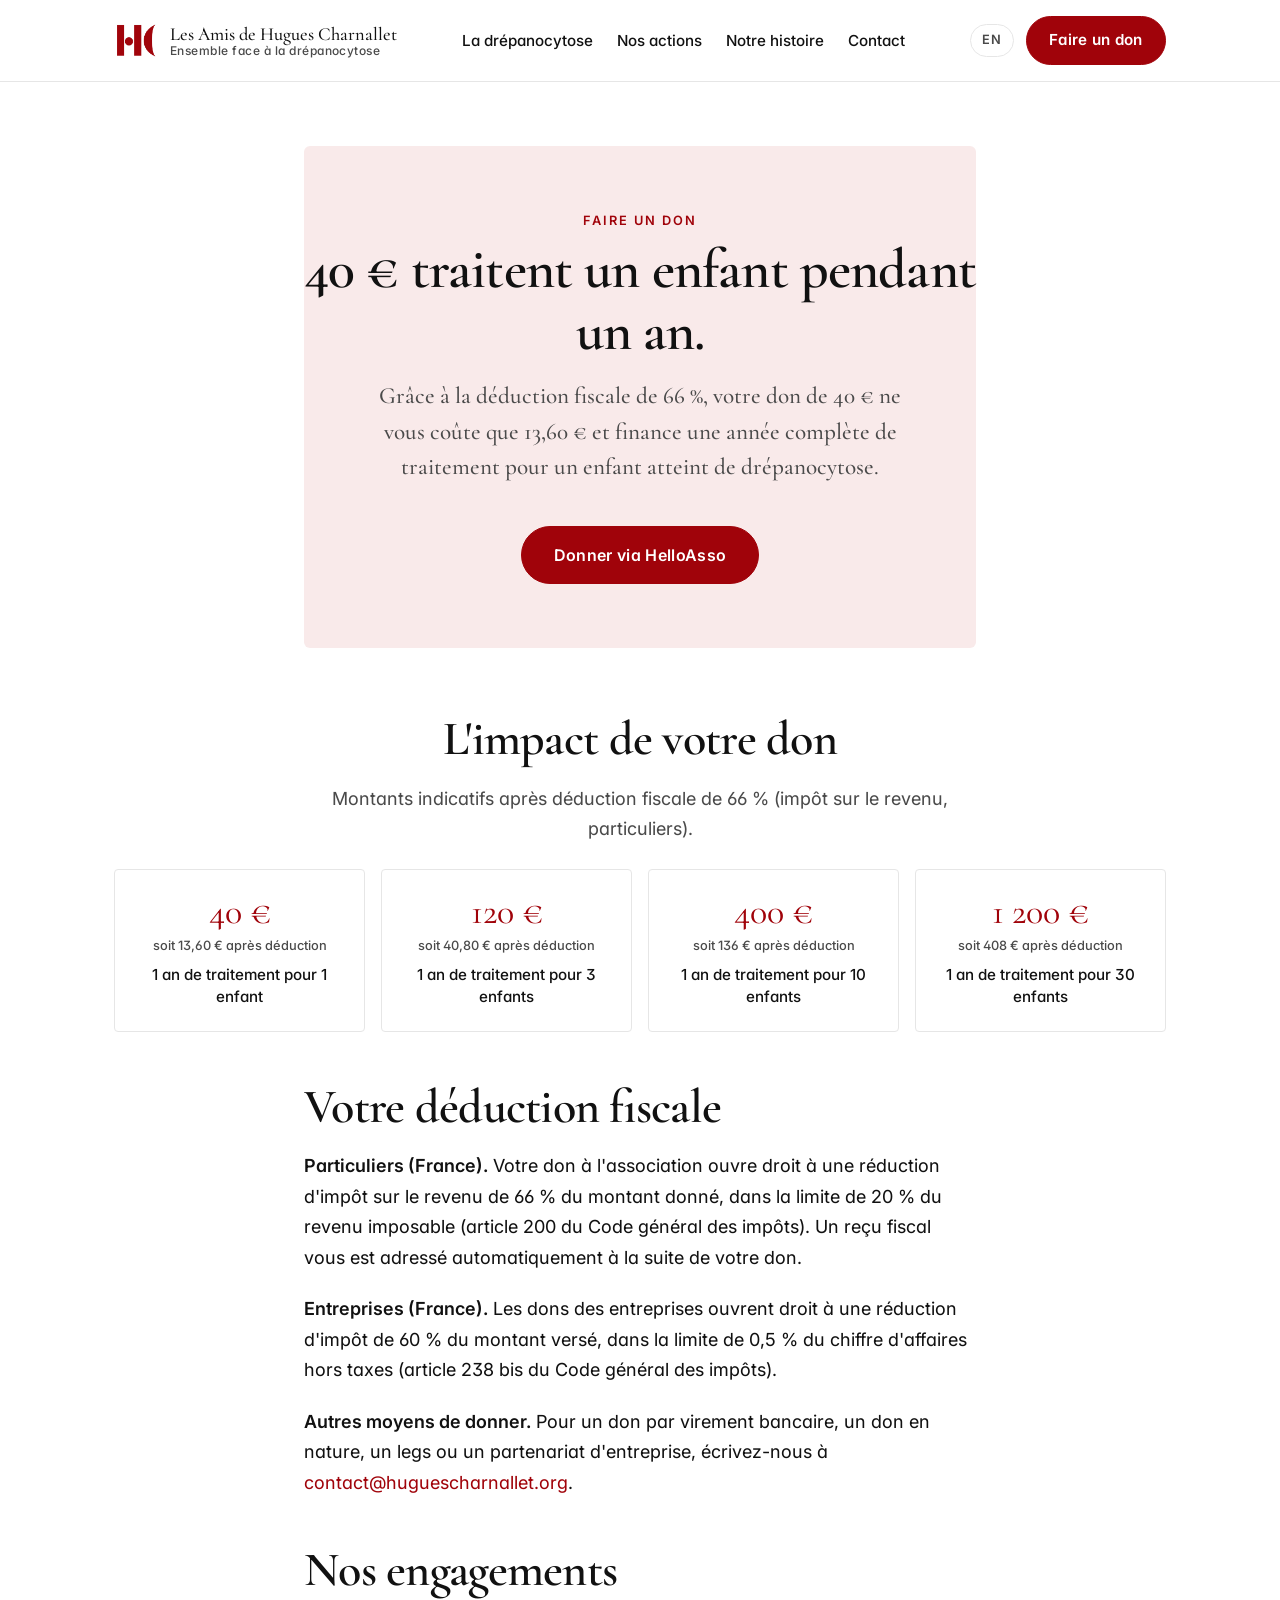
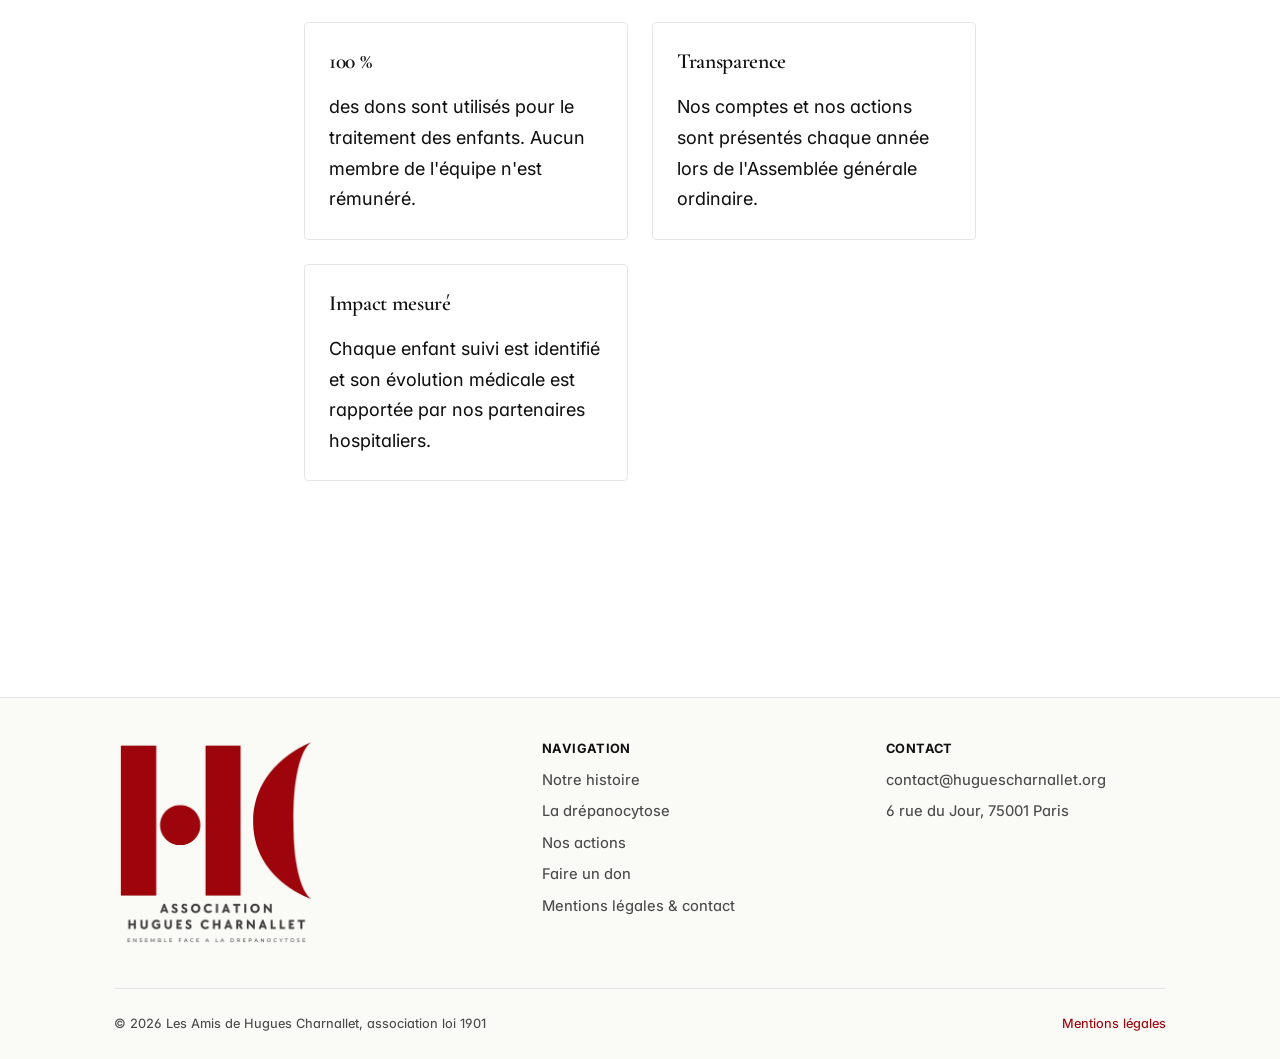
==== commit 011c3de8: "Nav et footer : réordonner liens, aligner colonnes footer en haut - Navbar : La drépanocytose → Nos " ====
--- a/faire-un-don.html
+++ b/faire-un-don.html
@@ -31,9 +31,9 @@
       <svg viewBox="0 0 24 24" fill="none" stroke="currentColor" stroke-width="2" stroke-linecap="round"><line x1="4" y1="7" x2="20" y2="7"/><line x1="4" y1="12" x2="20" y2="12"/><line x1="4" y1="17" x2="20" y2="17"/></svg>
     </button>
     <ul class="nav-links">
-      <li><a href="notre-histoire.html"><span data-lang="fr">Notre histoire</span><span data-lang="en">Our story</span></a></li>
       <li><a href="la-drepanocytose.html"><span data-lang="fr">La drépanocytose</span><span data-lang="en">Sickle cell disease</span></a></li>
       <li><a href="nos-actions.html"><span data-lang="fr">Nos actions</span><span data-lang="en">Our work</span></a></li>
+      <li><a href="notre-histoire.html"><span data-lang="fr">Notre histoire</span><span data-lang="en">Our story</span></a></li>
       <li><a href="mentions-legales.html"><span data-lang="fr">Contact</span><span data-lang="en">Contact</span></a></li>
     </ul>
     <div class="nav-right">
--- a/assets/css/style.css
+++ b/assets/css/style.css
@@ -495,9 +495,9 @@
   display: grid;
   grid-template-columns: minmax(260px, 1.3fr) 1fr 1fr;
   gap: var(--space-5);
-  align-items: center;
-}
-@media (max-width: 820px) { .footer-grid { grid-template-columns: 1fr; gap: var(--space-3); align-items: start; } }
+  align-items: start;
+}
+@media (max-width: 820px) { .footer-grid { grid-template-columns: 1fr; gap: var(--space-3); } }
 
 .footer-brand { display: flex; align-items: center; }
 .footer-brand .footer-logo {
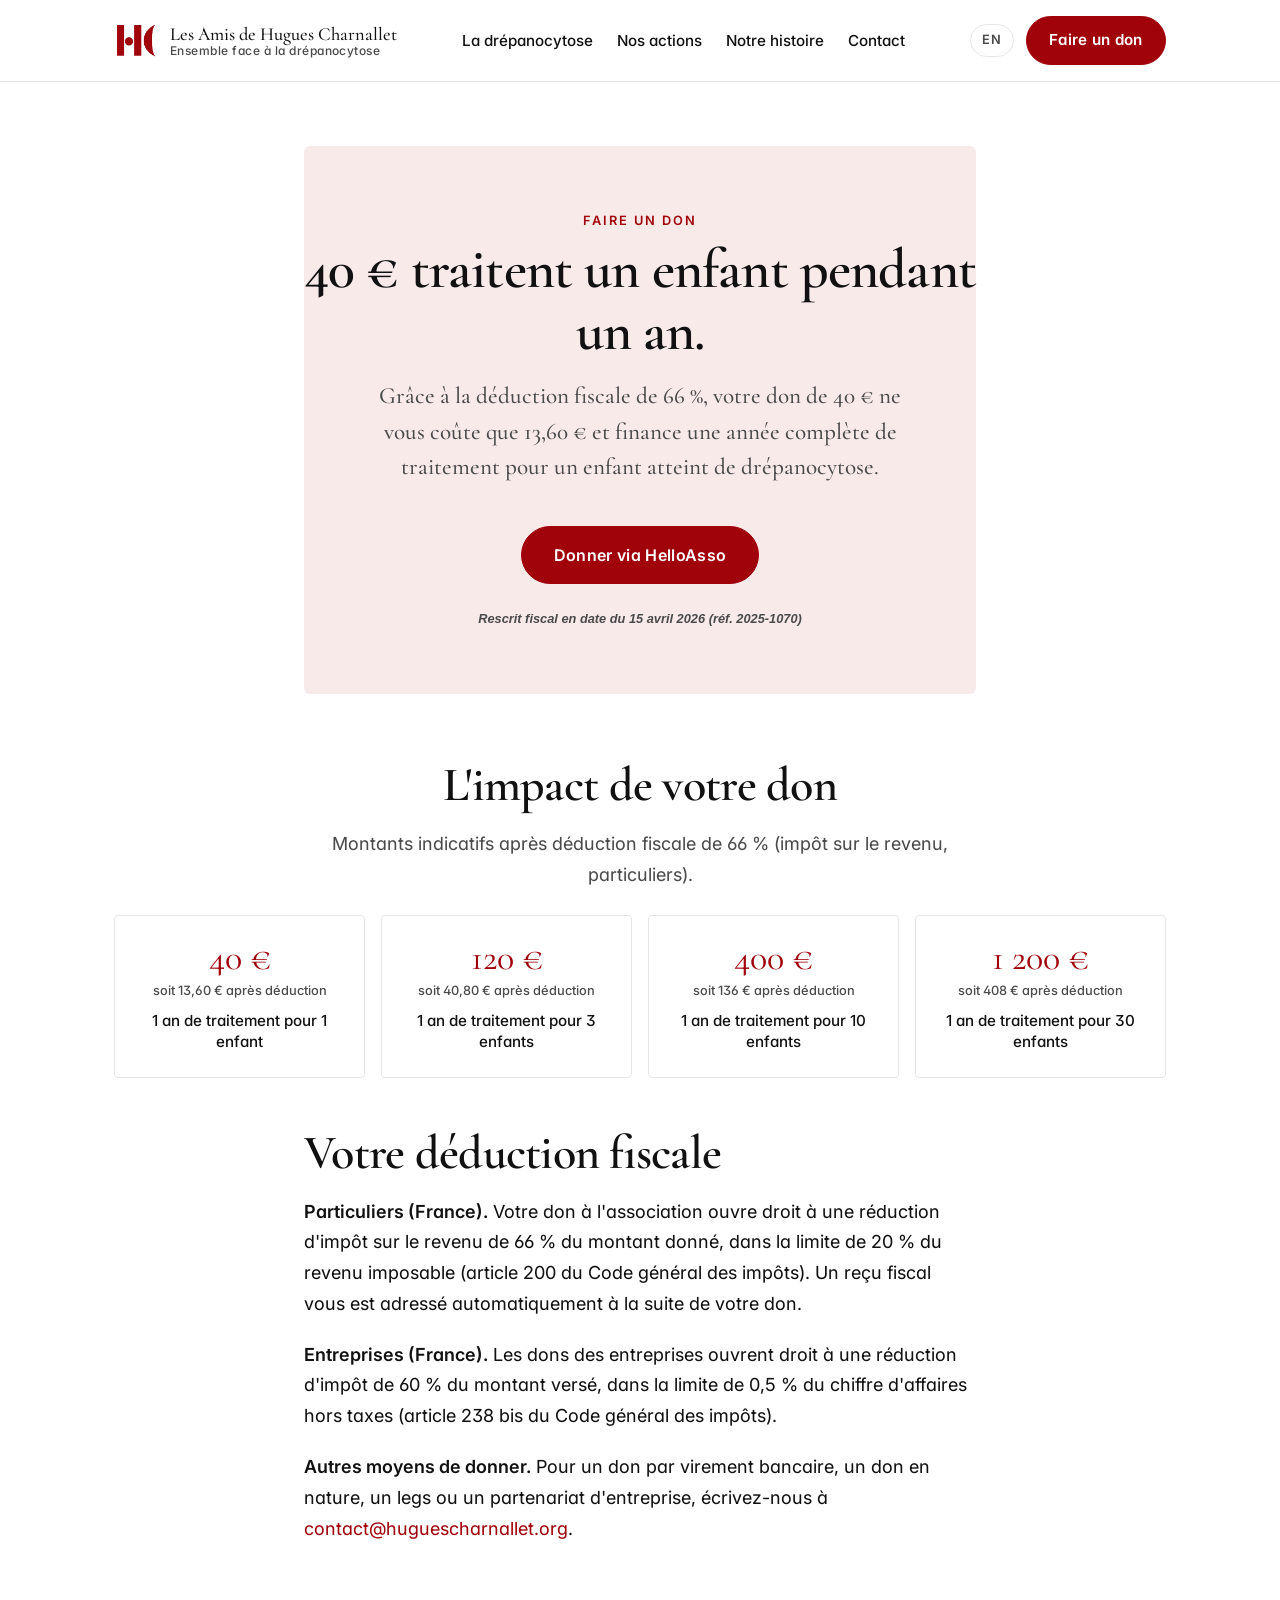
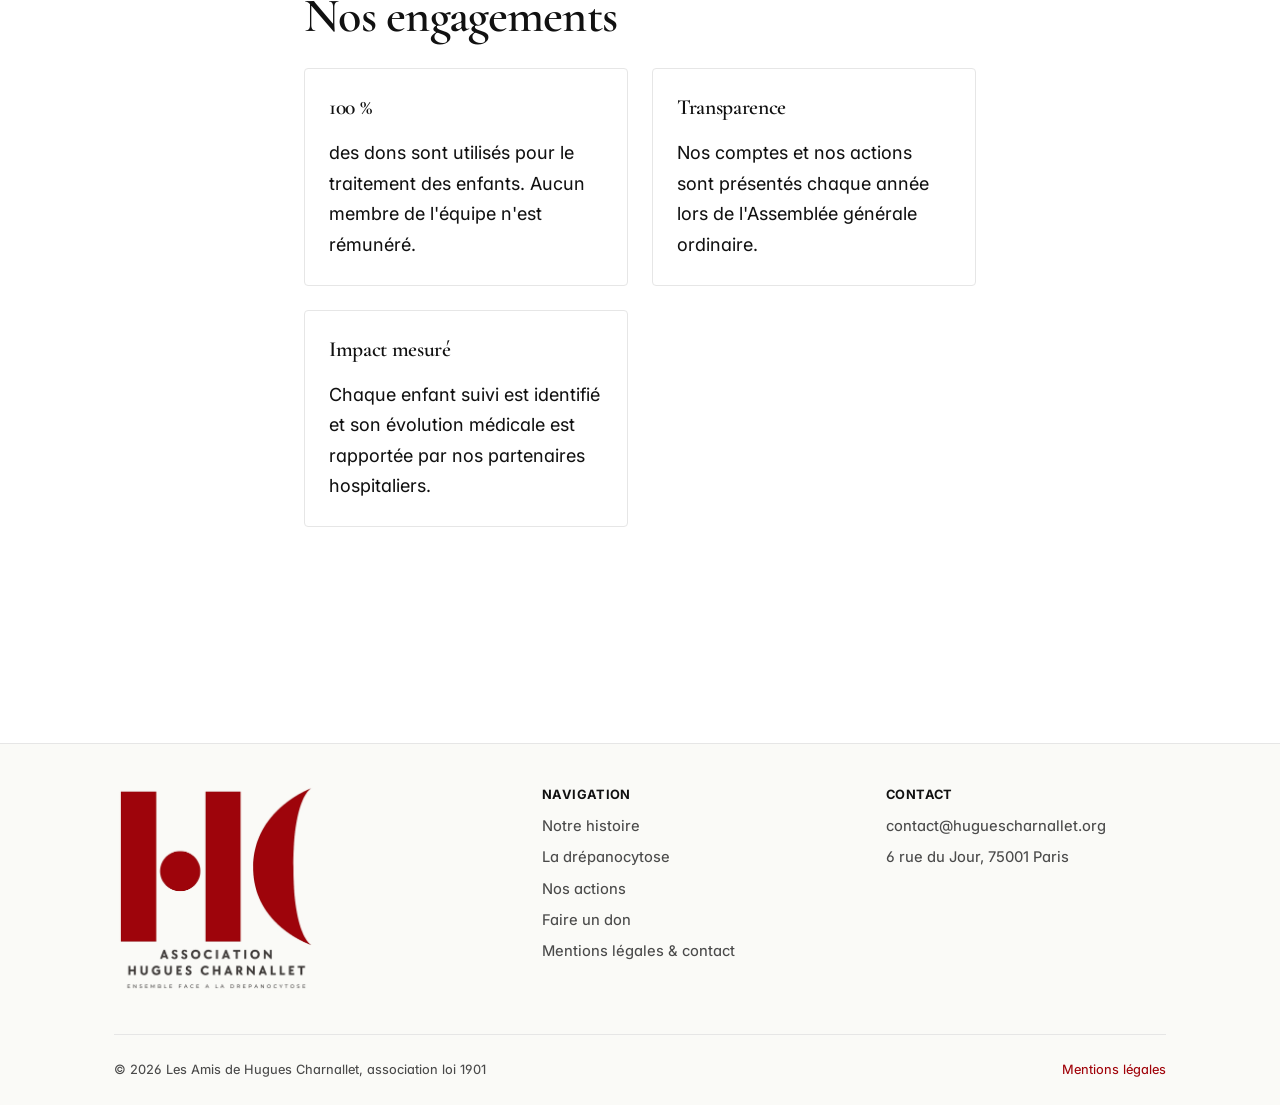
==== commit 4b3882a6: "Faire un don : mention du rescrit fiscal sous le CTA Ajout d'une ligne italique/gras discrète sous l" ====
--- a/faire-un-don.html
+++ b/faire-un-don.html
@@ -61,6 +61,10 @@
         <span data-lang="fr">Donner via HelloAsso</span>
         <span data-lang="en">Donate through HelloAsso</span>
       </a>
+      <p class="muted" style="font-size: 0.8rem; margin: var(--space-3) 0 0; font-style: italic; font-weight: 600;">
+        <span data-lang="fr">Rescrit fiscal en date du 15 avril 2026 (réf.&nbsp;2025-1070)</span>
+        <span data-lang="en">French tax ruling dated 15&nbsp;April 2026 (ref.&nbsp;2025-1070)</span>
+      </p>
     </div>
   </section>
 
